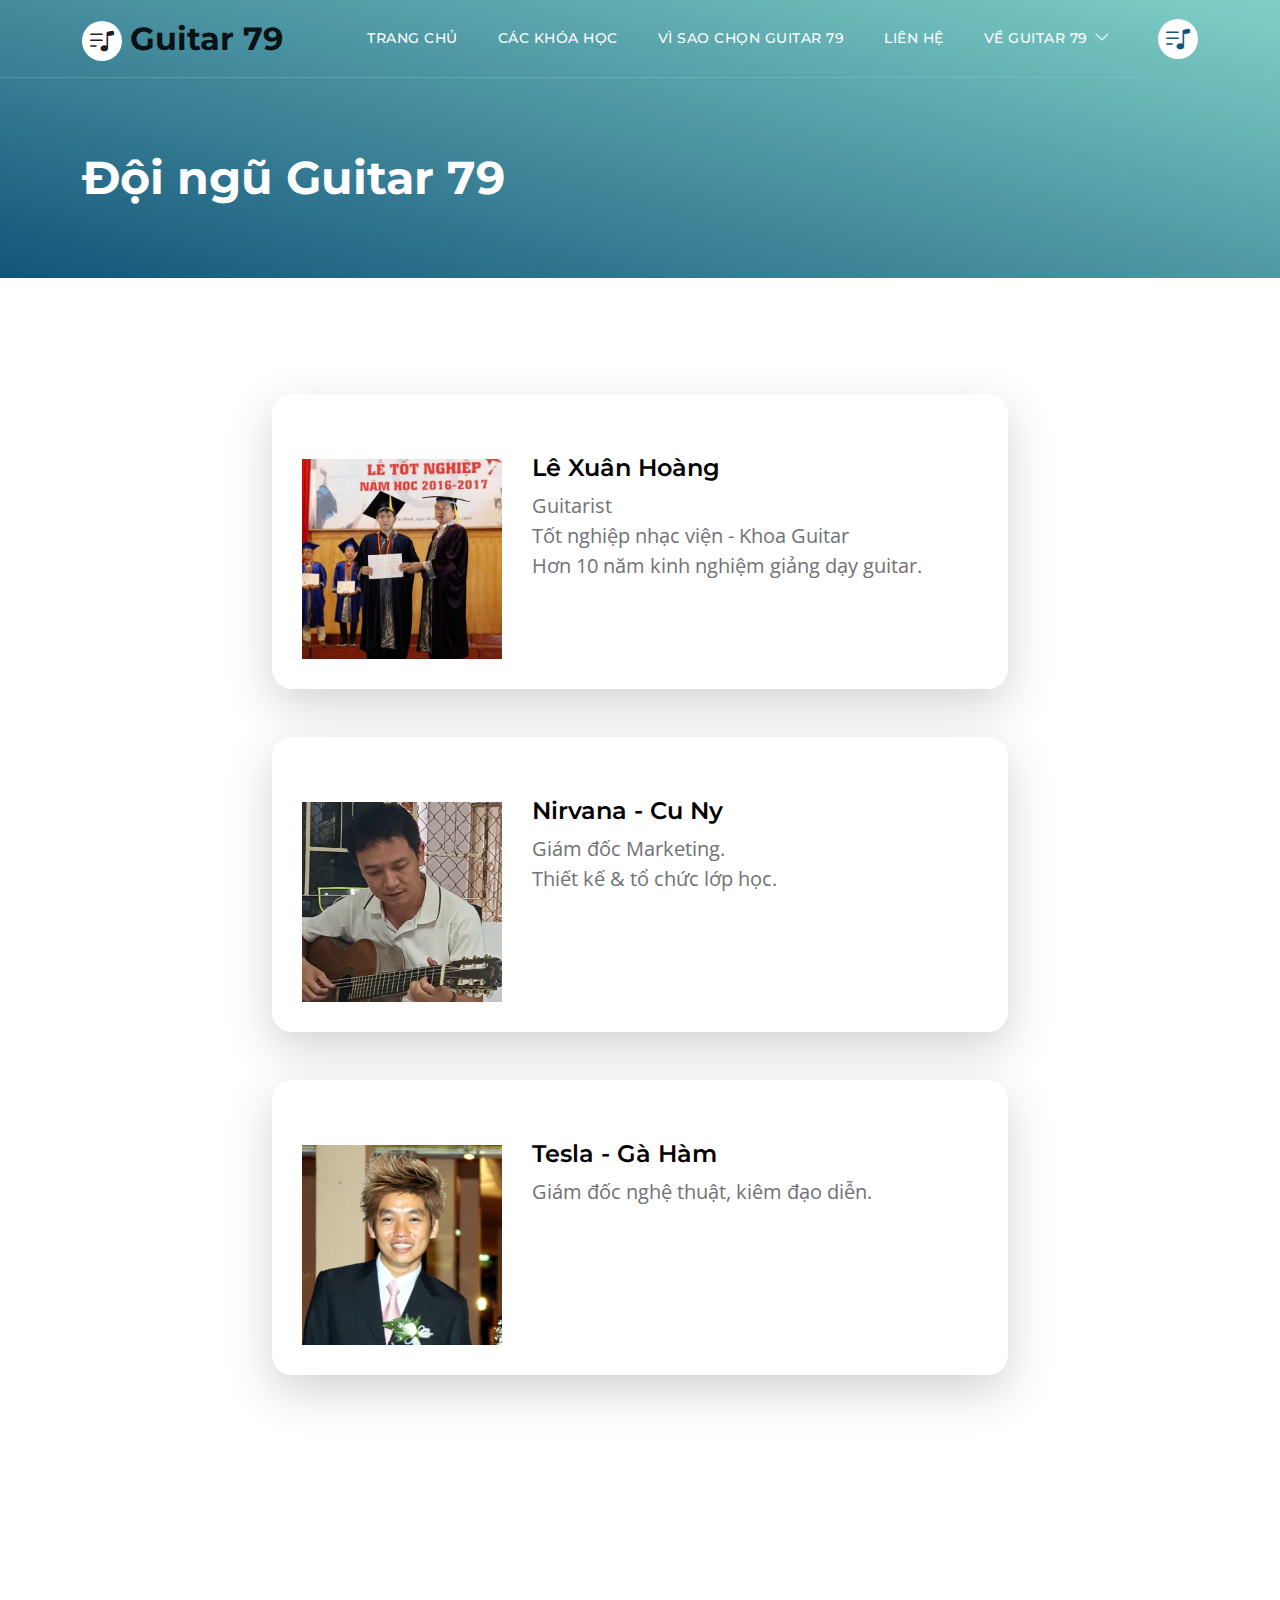
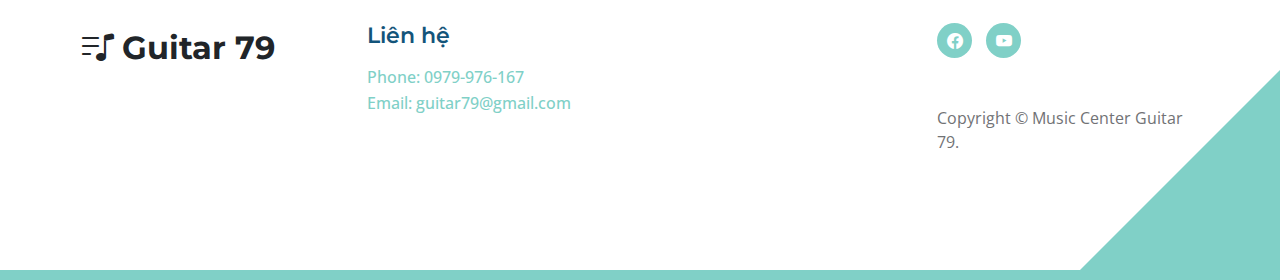
==== guitar79-team.html @ 0e435c40 "init site" ====
<!doctype html>
<html lang="en">
    <head>
        <meta charset="utf-8">
        <meta name="viewport" content="width=device-width, initial-scale=1">

        <meta name="description" content="">
        <meta name="author" content="">

        <title>Guitar 79 Team</title>

        <!-- CSS FILES -->        
        <link rel="preconnect" href="https://fonts.googleapis.com">
        
        <link rel="preconnect" href="https://fonts.gstatic.com" crossorigin>

        <link href="https://fonts.googleapis.com/css2?family=Montserrat:wght@500;600;700&family=Open+Sans&display=swap" rel="stylesheet">
                        
        <link href="css/bootstrap.min.css" rel="stylesheet">

        <link href="css/bootstrap-icons.css" rel="stylesheet">

        <link href="css/templatemo-topic-listing.css" rel="stylesheet">
<!--

TemplateMo 590 topic listing

https://templatemo.com/tm-590-topic-listing

-->
    </head>
    
    <body class="topics-listing-page" id="top">

        <main>

            <nav class="navbar navbar-expand-lg">
                <div class="container">
                    <a class="navbar-brand" href="index.html">
                        <i class="navbar-icon bi bi-music-note-list"></i>
                        <span>Guitar 79</span>
                    </a>

                    <div class="d-lg-none ms-auto me-4">
                        <a href="#top" class="navbar-icon bi bi-music-note-list smoothscroll"></a>
                    </div>
    
                    <button class="navbar-toggler" type="button" data-bs-toggle="collapse" data-bs-target="#navbarNav" aria-controls="navbarNav" aria-expanded="false" aria-label="Toggle navigation">
                        <span class="navbar-toggler-icon"></span>
                    </button>
    
                    <div class="collapse navbar-collapse" id="navbarNav">
                        <ul class="navbar-nav ms-lg-5 me-lg-auto">
                            <li class="nav-item">
                                <a class="nav-link click-scroll" href="index.html#section_1">Trang chủ</a>
                            </li>

                            <li class="nav-item">
                                <a class="nav-link click-scroll" href="index.html#section_2">Các khóa học</a>
                            </li>
    
                            <li class="nav-item">
                                <a class="nav-link click-scroll" href="index.html#section_3">Vì sao chọn Guitar 79</a>
                            </li>

                            <li class="nav-item">
                                <a class="nav-link click-scroll" href="index.html#section_4">Liên hệ</a>
                            </li>
    
                            <li class="nav-item dropdown">
                                <a class="nav-link dropdown-toggle" href="#" id="navbarLightDropdownMenuLink" role="button" data-bs-toggle="dropdown" aria-expanded="false">Về Guitar 79</a>

                                <ul class="dropdown-menu dropdown-menu-light" aria-labelledby="navbarLightDropdownMenuLink">
                                    <li><a class="dropdown-item" href="guitar79-team.html">Đội ngũ</a></li>

                                    <li><a class="dropdown-item" href="hinh-anh.html">Hình ảnh</a></li>
                                </ul>
                            </li>
                        </ul>

                        <div class="d-none d-lg-block">
                            <a href="#top" class="navbar-icon bi bi-music-note-list smoothscroll"></a>
                        </div>
                    </div>
                </div>
            </nav>


            <header class="site-header d-flex flex-column justify-content-center align-items-center">
                <div class="container">
                    <div class="row align-items-center">

                        <div class="col-lg-5 col-12">
                            <h2 class="text-white">Đội ngũ Guitar 79</h2>
                        </div>

                    </div>
                </div>
            </header>


            <section class="section-padding">
                <div class="container">
                    <div class="row">



                        <div class="col-lg-8 col-12 mt-3 mx-auto">
                            <div class="custom-block custom-block-topics-listing bg-white shadow-lg mb-5">
                                <div class="d-flex">
                                    <img src="images/le_xuan_hoang.jpg" class="custom-block-image img-fluid" alt="">

                                    <div class="custom-block-topics-listing-info d-flex">
                                        <div>
                                            <h5 class="mb-2">Lê Xuân Hoàng</h5>

                                            <p class="mb-0">Guitarist</p>
                                            <p class="mb-0">Tốt nghiệp nhạc viện - Khoa Guitar</p>
                                            <p class="mb-0">Hơn 10 năm kinh nghiệm giảng dạy guitar.</p>    
                                            
                                        </div>

                                        
                                    </div>
                                </div>
                            </div>

                            <div class="custom-block custom-block-topics-listing bg-white shadow-lg mb-5">
                                <div class="d-flex">
                                    <img src="images/nirvana_cu_ny.jpg" class="custom-block-image img-fluid" alt="">

                                    <div class="custom-block-topics-listing-info d-flex">
                                        <div>
                                            <h5 class="mb-2">Nirvana - Cu Ny</h5>

                                            <p class="mb-0">Giám đốc Marketing.</p>
                                            <p class="mb-0">Thiết kế & tổ chức lớp học.</p>                                     
                                            
                                        </div>

                                        
                                    </div>
                                </div>
                            </div>

                            <div class="custom-block custom-block-topics-listing bg-white shadow-lg mb-5">
                                <div class="d-flex">
                                    <img src="images/tesla_ga_ham.jpg" class="custom-block-image img-fluid" alt="">

                                    <div class="custom-block-topics-listing-info d-flex">
                                        <div>
                                            <h5 class="mb-2">Tesla - Gà Hàm</h5>

                                            <p class="mb-0">Giám đốc nghệ thuật, kiêm đạo diễn.</p>

                                        
                                        </div>

                                        
                                    </div>
                                </div>
                            </div>
                        </div>


                    </div>
                </div>
            </section>



        </main>

        <footer class="site-footer section-padding">
            <div class="container">
                <div class="row">
        
                    <div class="col-lg-3 col-12 mb-4 pb-2">
                        <a class="navbar-brand mb-2" href="index.html">
                            <i class="bi bi-music-note-list"></i>
                            <span>Guitar 79</span>
                        </a>
                    </div>
        
                    <div class="col-lg-3 col-md-4 col-6 mb-4 mb-lg-0">
                        <h6 class="site-footer-title mb-3">Liên hệ</h6>
        
                        <p class="text-white d-flex mb-1">
                            <a href="tel: 0979-976-167" class="site-footer-link">
                                Phone: 0979-976-167
                            </a>
                        </p>
        
                        <p class="text-white d-flex">
                            <a href="mailto:info@company.com" class="site-footer-link">
                                Email: guitar79@gmail.com
                            </a>
                        </p>
                    </div>
        
                    <div class="col-lg-3 col-md-4 col-12 mt-4 mt-lg-0 ms-auto">
                        <ul class="social-icon">
                            <li class="social-icon-item">
                                <a href="https://www.facebook.com/lehoangguitar?mibextid=ZbWKwL" class="social-icon-link bi-facebook"></a>
                            </li>
                            <li class="social-icon-item">
                                <a href="https://www.youtube.com/@lexuanhoangguitar79" class="social-icon-link bi-youtube"></a>
                            </li>
                        </ul>
                        <p class="copyright-text mt-lg-5 mt-4">Copyright © Music Center Guitar 79.
                        
                    </div>
        
                </div>
            </div>
        </footer>

        <!-- JAVASCRIPT FILES -->
        <script src="js/jquery.min.js"></script>
        <script src="js/bootstrap.bundle.min.js"></script>
        <script src="js/jquery.sticky.js"></script>
        <script src="js/custom.js"></script>

    </body>
</html>
---- css/templatemo-topic-listing.css ----
/*

TemplateMo 590 topic listing

https://templatemo.com/tm-590-topic-listing

*/

/*---------------------------------------
  CUSTOM PROPERTIES ( VARIABLES )             
-----------------------------------------*/
:root {
  --white-color:                  #ffffff;
  --primary-color:                #13547a;
  --secondary-color:              #80d0c7;
  --section-bg-color:             #f0f8ff;
  --custom-btn-bg-color:          #80d0c7;
  --custom-btn-bg-hover-color:    #13547a;
  --dark-color:                   #000000;
  --p-color:                      #717275;
  --border-color:                 #7fffd4;
  --link-hover-color:             #13547a;

  --body-font-family:             'Open Sans', sans-serif;
  --title-font-family:            'Montserrat', sans-serif;

  --h1-font-size:                 58px;
  --h2-font-size:                 46px;
  --h3-font-size:                 32px;
  --h4-font-size:                 28px;
  --h5-font-size:                 24px;
  --h6-font-size:                 22px;
  --p-font-size:                  20px;
  --menu-font-size:               14px;
  --btn-font-size:                18px;
  --copyright-font-size:          16px;

  --border-radius-large:          100px;
  --border-radius-medium:         20px;
  --border-radius-small:          10px;

  --font-weight-normal:           400;
  --font-weight-medium:           500;
  --font-weight-semibold:         600;
  --font-weight-bold:             700;
}

body {
  background-color: var(--white-color);
  font-family: var(--body-font-family); 
}


/*---------------------------------------
  TYPOGRAPHY               
-----------------------------------------*/

h2,
h3,
h4,
h5,
h6 {
  color: var(--dark-color);
}

h1,
h2,
h3,
h4,
h5,
h6 {
  font-family: var(--title-font-family); 
  font-weight: var(--font-weight-semibold);
}

h1 {
  font-size: var(--h1-font-size);
  font-weight: var(--font-weight-bold);
}

h2 {
  font-size: var(--h2-font-size);
  font-weight: var(--font-weight-bold);
}

h3 {
  font-size: var(--h3-font-size);
}

h4 {
  font-size: var(--h4-font-size);
}

h5 {
  font-size: var(--h5-font-size);
}

h6 {
  color: var(--primary-color);
  font-size: var(--h6-font-size);
}

p {
  color: var(--p-color);
  font-size: var(--p-font-size);
  font-weight: var(--font-weight-normal);
}

ul li {
  color: var(--p-color);
  font-size: var(--p-font-size);
  font-weight: var(--font-weight-normal);
}

a, 
button {
  touch-action: manipulation;
  transition: all 0.3s;
}

a {
  display: inline-block;
  color: var(--primary-color);
  text-decoration: none;
}

a:hover {
  color: var(--link-hover-color);
}

b,
strong {
  font-weight: var(--font-weight-bold);
}


/*---------------------------------------
  SECTION               
-----------------------------------------*/
.section-padding {
  padding-top: 100px;
  padding-bottom: 100px;
}

.section-bg {
  background-color: var(--section-bg-color);
}

.section-overlay {
  background-image: linear-gradient(15deg, #13547a 0%, #80d0c7 100%);
  position: absolute;
  top: 0;
  left: 0;
  pointer-events: none;
  width: 100%;
  height: 100%;
  opacity: 0.85;
}

.section-overlay + .container {
  position: relative;
}

.tab-content {
  background-color: var(--white-color);
  border-radius: var(--border-radius-medium);
}

.nav-tabs {
  border-bottom: 1px solid #ecf3f2;
  margin-bottom: 40px;
  justify-content: center;
}

.nav-tabs .nav-link {
  border-radius: 0;
  border-top: 0;
  border-right: 0;
  border-left: 0;
  color: var(--p-color);
  font-family: var(--title-font-family);
  font-size: var(--btn-font-size);
  font-weight: var(--font-weight-medium);
  padding: 15px 25px;
  transition: all 0.3s;
}

.nav-tabs .nav-link:first-child {
  margin-right: 20px;
}

.nav-tabs .nav-item.show .nav-link, 
.nav-tabs .nav-link.active,
.nav-tabs .nav-link:focus, 
.nav-tabs .nav-link:hover {
  border-bottom-color: var(--primary-color);
  color: var(--primary-color);
}


/*---------------------------------------
  CUSTOM ICON COLOR               
-----------------------------------------*/
.custom-icon {
  color: var(--secondary-color);
}


/*---------------------------------------
  CUSTOM BUTTON               
-----------------------------------------*/
.custom-btn {
  background: var(--custom-btn-bg-color);
  border: 2px solid transparent;
  border-radius: var(--border-radius-large);
  color: var(--white-color);
  font-size: var(--btn-font-size);
  font-weight: var(--font-weight-semibold);
  line-height: normal;
  transition: all 0.3s;
  padding: 10px 20px;
}

.custom-btn:hover {
  background: var(--custom-btn-bg-hover-color);
  color: var(--white-color);
}

.custom-border-btn {
  background: transparent;
  border: 2px solid var(--custom-btn-bg-color);
  color: var(--custom-btn-bg-color);
}

.custom-border-btn:hover {
  background: var(--custom-btn-bg-color);
  border-color: transparent;
  color: var(--white-color);
}

.custom-btn-bg-white {
  border-color: var(--white-color);
  color: var(--white-color);
}


/*---------------------------------------
  SITE HEADER              
-----------------------------------------*/
.site-header {
  background-image: linear-gradient(15deg, #13547a 0%, #80d0c7 100%);
  padding-top: 150px;
  padding-bottom: 80px;
}

.site-header .container {
  height: 100%;
}

.breadcrumb-item+.breadcrumb-item::before,
.breadcrumb-item a:hover,
.breadcrumb-item.active {
  color: var(--white-color);
}

.site-header .custom-icon {
  color: var(--white-color);
  font-size: var(--h4-font-size);
}

.site-header .custom-icon:hover {
  color: var(--secondary-color);
}


/*---------------------------------------
  NAVIGATION              
-----------------------------------------*/
.sticky-wrapper {
  position: absolute;
  top: 0;
  right: 0;
  left: 0;
}

.sticky-wrapper.is-sticky .navbar {
  background-color: var(--secondary-color);
}

.navbar {
  background: transparent;
  border-bottom: 1px solid rgba(128, 208, 199, 0.35);
  z-index: 9;
}

.navbar-brand,
.navbar-brand:hover {
  font-size: var(--h3-font-size);
  font-weight: var(--font-weight-bold);
  display: block;
}

.navbar-brand span {
  font-family: var(--title-font-family);
}

.navbar-expand-lg .navbar-nav .nav-link {
  border-radius: var(--border-radius-large);
  margin: 10px;
  padding: 10px;
}

.navbar-nav .nav-link {
  display: inline-block;
  color: var(--white-color);
  font-family: var(--title-font-family); 
  font-size: var(--menu-font-size);
  font-weight: var(--font-weight-medium);
  text-transform: uppercase;
  letter-spacing: 0.5px;
  position: relative;
  padding-top: 15px;
  padding-bottom: 15px;
}

.navbar-nav .nav-link.active, 
.navbar-nav .nav-link:hover {
  color: var(--primary-color);
}

.navbar .dropdown-menu {
  background: var(--white-color);
  box-shadow: 0 1rem 3rem rgba(0,0,0,.175);
  border: 0;
  display: inherit;
  opacity: 0;
  min-width: 9rem;
  margin-top: 20px;
  padding: 13px 0 10px 0;
  transition: all 0.3s;
  pointer-events: none;
}

.navbar .dropdown-menu::before {
  content: "";
  width: 0;
  height: 0;
  border-left: 20px solid transparent;
  border-right: 20px solid transparent;
  border-bottom: 15px solid var(--white-color);
  position: absolute;
  top: -10px;
  left: 10px;
}

.navbar .dropdown-item {
  display: inline-block;
  color: var(--p-bg-color);
  font-family: var(--title-font-family); 
  font-size: var(--menu-font-size);
  font-weight: var(--font-weight-medium);
  text-transform: uppercase;
  letter-spacing: 0.5px;
  position: relative;
}

.navbar .dropdown-item.active, 
.navbar .dropdown-item:active,
.navbar .dropdown-item:focus, 
.navbar .dropdown-item:hover {
  background: transparent;
  color: var(--primary-color);
}

.navbar .dropdown-toggle::after {
  content: "\f282";
  display: inline-block;
  font-family: bootstrap-icons !important;
  font-size: var(--copyright-font-size);
  font-style: normal;
  font-weight: normal !important;
  font-variant: normal;
  text-transform: none;
  line-height: 1;
  vertical-align: -.125em;
  -webkit-font-smoothing: antialiased;
  -moz-osx-font-smoothing: grayscale;
  position: relative;
  left: 2px;
  border: 0;
}

@media screen and (min-width: 992px) {
  .navbar .dropdown:hover .dropdown-menu {
    opacity: 1;
    margin-top: 0;
    pointer-events: auto;
  }
}

.navbar-icon {
  background: var(--white-color);
  border-radius: var(--border-radius-large);
  display: inline-block;
  font-size: var(--h5-font-size);
  width: 40px;
  height: 40px;
  line-height: 40px;
  text-align: center;
  transition: all 0.3s ease;
}

.navbar-icon:hover {
  background: var(--primary-color);
  color: var(--white-color);
}

.navbar-toggler {
  border: 0;
  padding: 0;
  cursor: pointer;
  margin: 0;
  width: 30px;
  height: 35px;
  outline: none;
}

.navbar-toggler:focus {
  outline: none;
  box-shadow: none;
}

.navbar-toggler[aria-expanded="true"] .navbar-toggler-icon {
  background: transparent;
}

.navbar-toggler[aria-expanded="true"] .navbar-toggler-icon:before,
.navbar-toggler[aria-expanded="true"] .navbar-toggler-icon:after {
  transition: top 300ms 50ms ease, -webkit-transform 300ms 350ms ease;
  transition: top 300ms 50ms ease, transform 300ms 350ms ease;
  transition: top 300ms 50ms ease, transform 300ms 350ms ease, -webkit-transform 300ms 350ms ease;
  top: 0;
}

.navbar-toggler[aria-expanded="true"] .navbar-toggler-icon:before {
  transform: rotate(45deg);
}

.navbar-toggler[aria-expanded="true"] .navbar-toggler-icon:after {
  transform: rotate(-45deg);
}

.navbar-toggler .navbar-toggler-icon {
  background: var(--white-color);
  transition: background 10ms 300ms ease;
  display: block;
  width: 30px;
  height: 2px;
  position: relative;
}

.navbar-toggler .navbar-toggler-icon:before,
.navbar-toggler .navbar-toggler-icon:after {
  transition: top 300ms 350ms ease, -webkit-transform 300ms 50ms ease;
  transition: top 300ms 350ms ease, transform 300ms 50ms ease;
  transition: top 300ms 350ms ease, transform 300ms 50ms ease, -webkit-transform 300ms 50ms ease;
  position: absolute;
  right: 0;
  left: 0;
  background: var(--white-color);
  width: 30px;
  height: 2px;
  content: '';
}

.navbar-toggler .navbar-toggler-icon::before {
  top: -8px;
}

.navbar-toggler .navbar-toggler-icon::after {
  top: 8px;
}


/*---------------------------------------
  HERO        
-----------------------------------------*/
.hero-section {
  background-image: linear-gradient(15deg, #13547a 0%, #80d0c7 100%);
  position: relative;
  overflow: hidden;
  padding-top: 150px;
  padding-bottom: 150px;
}

.hero-section .input-group {
  background-color: var(--white-color);
  border-radius: var(--border-radius-large);
  padding: 10px 15px;
}

.hero-section .input-group-text {
  background-color: transparent;
  border: 0;
}

.hero-section input[type="search"] {
  border: 0;
  box-shadow: none;
  margin-bottom: 0;
  padding-left: 0;
}

.hero-section button[type="submit"] {
  background-color: var(--primary-color);
  border: 0;
  border-radius: var(--border-radius-large) !important;
  color: var(--white-color);
  max-width: 150px;
}


/*---------------------------------------
  TOPICS              
-----------------------------------------*/
.featured-section {
  background-color: var(--secondary-color);
  border-radius: 0 0 100px 100px;
  padding-bottom: 100px;
}

.featured-section .row {
  position: relative;
  bottom: 100px;
  margin-bottom: -100px;
}

.custom-block {
  border-radius: var(--border-radius-medium);
  position: relative;
  overflow: hidden;
  padding: 30px;
  transition: all 0.3s ease;
  height: 100%;
}

.custom-block:hover {
  background-color: var(--secondary-color);
  transform: translateY(-3px);
}

.custom-block > a {
  width: 100%;
}

.custom-block-image {
  display: block;
  width: 100%;
  height: 200px;
  object-fit: cover;
  margin-top: 35px;
}

.custom-block .rounded-pill {
  border-radius: 5px !important;
  display: flex;
  justify-content: center;
  text-align: center;
  width: 30px;
  height: 30px;
  line-height: 20px;
}

.custom-block-overlay {
  height: 100%;
  min-height: 350px;
  padding: 0;
}

.custom-block-overlay > a {
  height: 100%;
}

.custom-block-overlay .custom-block-image {
  border-radius: var(--border-radius-medium);
  display: block;
  height: 100%;
  margin-top: 0;
}

.custom-block-overlay-text {
  position: absolute;
  z-index: 2;
  top: 0;
  right: 0;
  left: 0;
  padding: 30px;
}

.social-share {
  position: absolute;
  bottom: 0;
  right: 0;
  left: 0;
  z-index: 2;
  padding: 20px 35px;
}

.social-share .bi-bookmark {
  color: var(--white-color);
  font-size: var(--h5-font-size);
}

.social-share .bi-bookmark:hover {
  color: var(--secondary-color);
}

.bg-design {
  background-color: #00B0FF;
}

.bg-graphic {
  background-color: #00BFA6;
}

.bg-advertising {
  background-color: #F50057;
}

.bg-finance {
  background-color: #536DFE;
}

.bg-music {
  background-color: #F9A826;
}

.bg-education {
  background-color: #00BFA6;
}


/*---------------------------------------
  TOPICS               
-----------------------------------------*/
.topics-detail-block {
  border-radius: var(--border-radius-medium);
  position: relative;
  overflow: hidden;
}

.topics-detail-block-image {
  display: block;
  border-radius: var(--border-radius-medium);
}

blockquote {
  background-color: var(--section-bg-color);
  border-radius: var(--border-radius-small);
  font-family: var(--title-font-family);
  font-size: var(--h4-font-size);
  font-weight: var(--font-weight-bold);
  display: inline-block;
  text-align: center;
  margin: 30px;
  padding: 40px;
}

.topics-listing-page .site-header {
  padding-bottom: 65px;
}

.custom-block-topics-listing-info {
  margin: 30px 20px 20px 30px;
}

.custom-block-topics-listing {
  height: inherit;
}

.custom-block-topics-listing .custom-block-image {
  width: 200px;
}


/*---------------------------------------
  PAGINATION              
-----------------------------------------*/
.pagination {
  margin-top: 40px;
}

.page-link {
  border: 0;
  border-radius: var(--border-radius-small);
  color: var(--p-color);
  font-family: var(--title-font-family);
  margin: 0 5px;
  padding: 10px 20px;
}

.page-link:hover,
.page-item:first-child .page-link:hover,
.page-item:last-child .page-link:hover {
  background-color: var(--secondary-color);
  color: var(--white-color);
}

.page-item:first-child .page-link {
  margin-right: 10px;
}

.page-item:first-child .page-link,
.page-item:last-child .page-link {
  background-color: var(--section-bg-color);
  border-radius: var(--border-radius-small);
}

.active>.page-link, .page-link.active {
  background-color: var(--secondary-color);
  border-color: var(--secondary-color);
}


/*---------------------------------------
  TIMELINE              
-----------------------------------------*/
.timeline-section {
  background-image: url('../images/g-101.jpg');
  background-repeat: no-repeat;
  background-position: center;
  background-size: cover;
  position: relative;
}

.timeline-container .vertical-scrollable-timeline {
  list-style-type: none;
  position: relative;
  padding-left: 0;
}

.timeline-container .vertical-scrollable-timeline .list-progress {
  width: 8px;
  height: 87%;
  background-color: var(--primary-color);
  position: absolute;
  left: 52px;
  top: 0;
  overflow: hidden;
}

.timeline-container .vertical-scrollable-timeline .list-progress .inner {
  position: absolute;
  right: 0;
  bottom: 0;
  height: 100%;
  background-color: var(--secondary-color);
  width: 100%;
}

.timeline-container .vertical-scrollable-timeline li {
  position: relative;
  padding: 20px 0px 65px 145px;
}

.timeline-container .vertical-scrollable-timeline li:last-child {
  padding-bottom: 0;
}

.timeline-container .vertical-scrollable-timeline li p {
  line-height: 40px;
}

.timeline-container .vertical-scrollable-timeline li p:last-child {
  margin-bottom: 0;
}

.timeline-container .vertical-scrollable-timeline li .icon-holder {
  position: absolute;
  left: 0;
  top: 0;
  width: 104px;
  height: 104px;
  display: flex;
  justify-content: center;
  align-items: center;
  background-color: var(--secondary-color);
  border-radius: 50%;
  z-index: 1;
  transition: 0.4s all;
}

.timeline-container .vertical-scrollable-timeline li .icon-holder::before {
  content: "";
  width: 80px;
  height: 80px;
  border: 4px solid #fff;
  position: absolute;
  background-color: var(--secondary-color);
  border-radius: 50%;
  z-index: -1;
  transition: 0.4s all;
}

.timeline-container .vertical-scrollable-timeline li .icon-holder i {
  font-size: 25px;
  color: var(--white-color);
}

.timeline-container .vertical-scrollable-timeline li::before {
  content: "";
  position: absolute;
  height: 100%;
  width: 8px;
  background-color: transparent;
  left: 52px;
  z-index: 0;
}

.timeline-container .vertical-scrollable-timeline li.active .icon-holder {
  background-color: var(--primary-color);
}

.timeline-container .vertical-scrollable-timeline li.active .icon-holder::before {
  background-color: var(--primary-color);
}


/*---------------------------------------
  FAQs              
-----------------------------------------*/
.faq-section .accordion-item {
  border: 0;
}

.faq-section .accordion-button {
  font-size: var(--h6-font-size);
  font-weight: var(--font-weight-semibold);
}

.faq-section .accordion-item:first-of-type .accordion-button {
  border-radius: var(--border-radius-large);
}

.faq-section .accordion-button:not(.collapsed) {
  border-radius: var(--border-radius-large);
  box-shadow: none;
  color: var(--primary-color);
}

.faq-section .accordion-body {
  color: var(--p-color);
  font-size: var(--btn-font-size);
  line-height: 40px;
}

/*---------------------------------------
  NEWSLETTER               
-----------------------------------------*/
.newsletter-image {
  border-radius: var(--border-radius-medium);
}


/*---------------------------------------
  CONTACT               
-----------------------------------------*/
.google-map {
  border-radius: var(--border-radius-medium);
}

.contact-form .form-floating>textarea {
  border-radius: var(--border-radius-medium);
  height: 150px;
}


/*---------------------------------------
  SUBSCRIBE FORM               
-----------------------------------------*/
.subscribe-form-wrap {
  padding: 50px;
}

.subscribe-form {
  width: 95%;
}


/*---------------------------------------
  CUSTOM FORM               
-----------------------------------------*/
.custom-form .form-control {
  border-radius: var(--border-radius-large);
  color: var(--p-color);
  margin-bottom: 24px;
  padding-top: 13px;
  padding-bottom: 13px;
  padding-left: 20px;
  outline: none;
}

.form-floating>label {
  padding-left: 20px;
}

.custom-form button[type="submit"] {
  background: var(--custom-btn-bg-color);
  border: none;
  border-radius: var(--border-radius-large);
  color: var(--white-color);
  font-family: var(--title-font-family);
  font-size: var(--p-font-size);
  font-weight: var(--font-weight-semibold);
  transition: all 0.3s;
  margin-bottom: 0;
}

.custom-form button[type="submit"]:hover,
.custom-form button[type="submit"]:focus {
  background: var(--custom-btn-bg-hover-color);
  border-color: transparent;
}


/*---------------------------------------
  SITE FOOTER              
-----------------------------------------*/
.site-footer {
  border-bottom: 10px solid var(--secondary-color);
  position: relative;
}

.site-footer::after {
  content: "";
  position: absolute;
  bottom: 0;
  right: 0;
  width: 0;
  height: 0;
  border-style: solid;
  border-width: 0 0 200px 200px;
  border-color: transparent transparent var(--secondary-color) transparent;
  pointer-events: none;
}

.site-footer-title {
  color: var(--primary-color); 
}

.site-footer .dropdown-menu {
  padding: 0;
}

.site-footer .dropdown-item {
  color: var(--p-color);
  font-size: var(--menu-font-size);
  font-weight: var(--font-weight-medium);
  padding: 4px 18px;
}

.site-footer .dropdown-item:hover {
  background-color: transparent;
  color: var(--primary-color);
}

.site-footer .dropdown-menu li:first-child .dropdown-item {
  padding-top: 10px;
}

.site-footer .dropdown-menu li:last-child .dropdown-item {
  padding-bottom: 12px;
}

.site-footer .dropdown-toggle {
  background-color: var(--secondary-color);
  border-color: var(--white-color);
}

.site-footer .dropdown-toggle:hover {
  background-color: var(--primary-color);
  border-color: transparent;
}

.site-footer-links {
  padding-left: 0;
}

.site-footer-link-item {
  display: block;
  list-style: none;
  line-height: normal;
}

.site-footer-link {
  color: var(--secondary-color);
  font-size: var(--copyright-font-size);
  font-weight: var(--font-weight-medium);
  line-height: normal;
}

.copyright-text {
  font-size: var(--copyright-font-size);
}


/*---------------------------------------
  SOCIAL ICON               
-----------------------------------------*/
.social-icon {
  margin: 0;
  padding: 0;
}

.social-icon-item {
  list-style: none;
  display: inline-block;
  vertical-align: top;
}

.social-icon-link {
  background: var(--secondary-color);
  border-radius: var(--border-radius-large);
  color: var(--white-color);
  font-size: var(--copyright-font-size);
  display: block;
  margin-right: 10px;
  text-align: center;
  width: 35px;
  height: 35px;
  line-height: 36px;
  transition: background 0.2s, color 0.2s;
}

.social-icon-link:hover {
  background: var(--primary-color);
  color: var(--white-color);
}


/*---------------------------------------
  RESPONSIVE STYLES               
-----------------------------------------*/
@media screen and (max-width: 991px) {
  h1 {
    font-size: 48px;
  }

  h2 {
    font-size: 36px;
  }

  h3 {
    font-size: 32px;
  }

  h4 {
    font-size: 28px;
  }

  h5 {
    font-size: 20px;
  }

  h6 {
    font-size: 18px;
  }

  .section-padding {
    padding-top: 50px;
    padding-bottom: 50px;
  }
  
  .navbar {
    background-color: var(--secondary-color);
  }

  .navbar-nav .dropdown-menu {
    position: relative;
    left: 10px;
    opacity: 1;
    pointer-events: auto;
    max-width: 155px;
    margin-top: 10px;
    margin-bottom: 15px;
  }

  .navbar-expand-lg .navbar-nav {
    padding-bottom: 20px;
  }

  .navbar-expand-lg .navbar-nav .nav-link {
    padding: 0;
  }

  .nav-tabs .nav-link:first-child {
    margin-right: 5px;
  }

  .nav-tabs .nav-link {
    font-size: var(--copyright-font-size);
    padding: 10px;
  }

  .featured-section {
    border-radius: 0 0 80px 80px;
    padding-bottom: 50px;
  }

  .custom-block-topics-listing .custom-block-image {
    width: auto;
  }

  .custom-block-topics-listing > .d-flex,
  .custom-block-topics-listing-info,
  .custom-block-topics-listing a {
    flex-direction: column;
  }

  .timeline-container .vertical-scrollable-timeline .list-progress {
    height: 75%;
  }

  .timeline-container .vertical-scrollable-timeline li {
    padding-left: 135px;
  }

  .subscribe-form-wrap {
    padding-top: 30px;
    padding-bottom: 0;
  }
}

@media screen and (max-width: 480px) {
  h1 {
    font-size: 36px;
  }

  h2 {
    font-size: 28px;
  }

  h3 {
    font-size: 26px;
  }

  h4 {
    font-size: 22px;
  }

  h5 {
    font-size: 20px;
  }
}
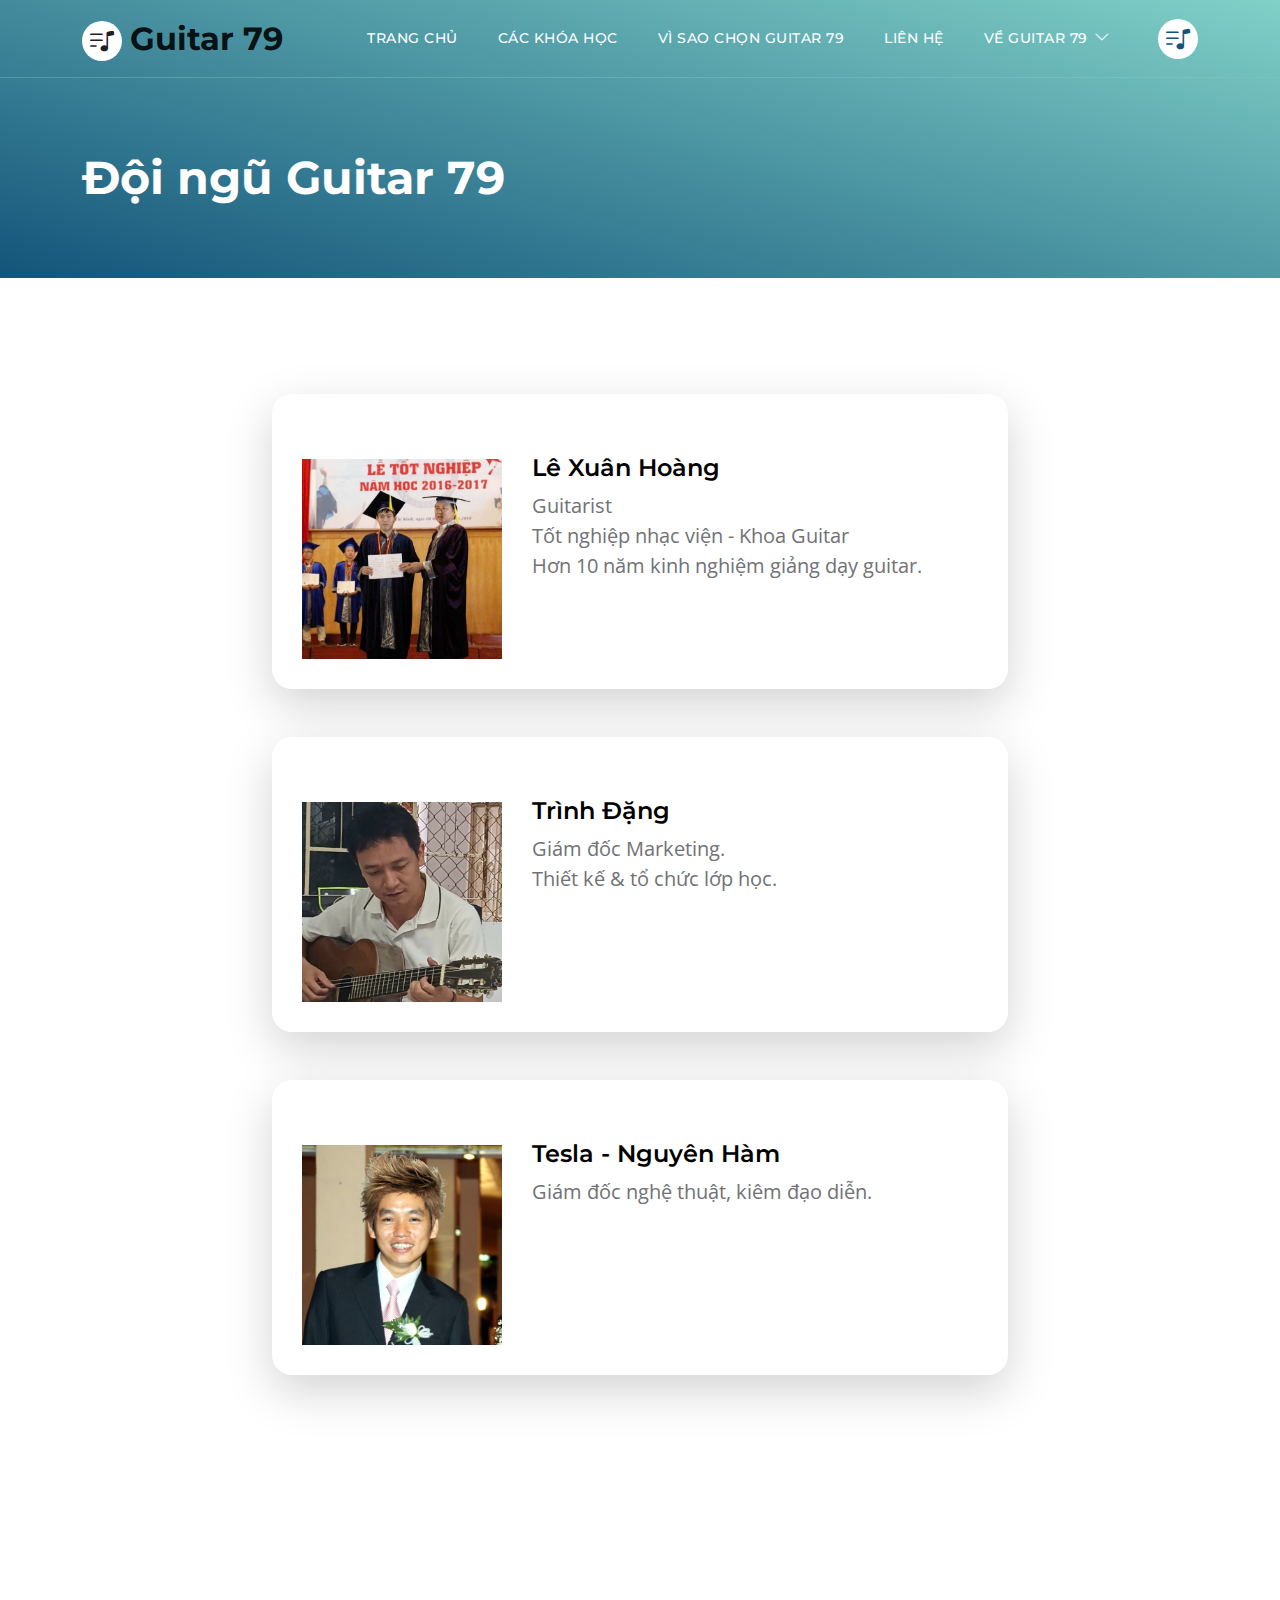
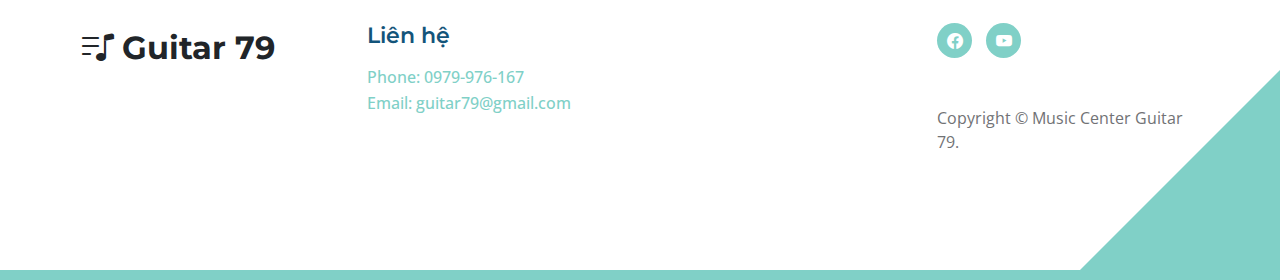
==== commit 31ff1427: "Update team name" ====
--- a/guitar79-team.html
+++ b/guitar79-team.html
@@ -131,7 +131,7 @@
 
                                     <div class="custom-block-topics-listing-info d-flex">
                                         <div>
-                                            <h5 class="mb-2">Nirvana - Cu Ny</h5>
+                                            <h5 class="mb-2">Trình Đặng</h5>
 
                                             <p class="mb-0">Giám đốc Marketing.</p>
                                             <p class="mb-0">Thiết kế & tổ chức lớp học.</p>                                     
@@ -149,7 +149,7 @@
 
                                     <div class="custom-block-topics-listing-info d-flex">
                                         <div>
-                                            <h5 class="mb-2">Tesla - Gà Hàm</h5>
+                                            <h5 class="mb-2">Tesla - Nguyên Hàm</h5>
 
                                             <p class="mb-0">Giám đốc nghệ thuật, kiêm đạo diễn.</p>
 
@@ -222,4 +222,4 @@
         <script src="js/custom.js"></script>
 
     </body>
-</html>+</html>
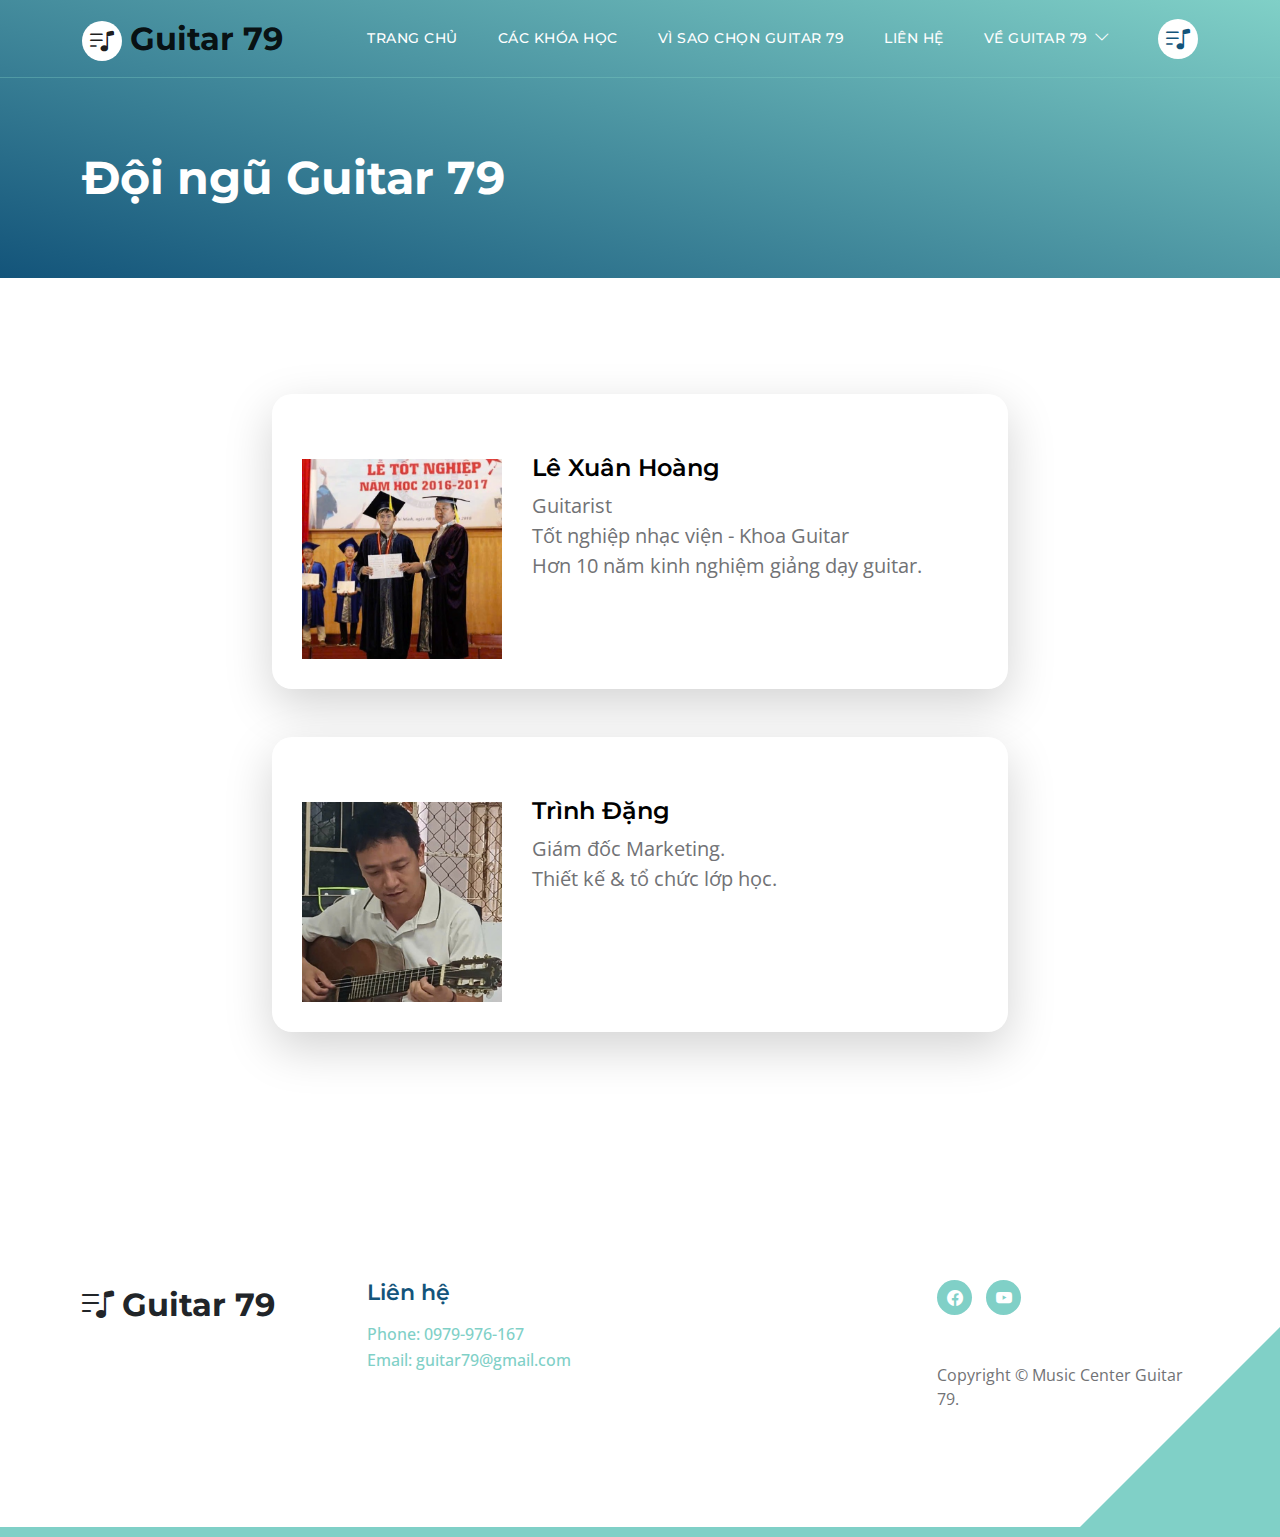
==== commit 6cb05f1f: "delete image tesla" ====
--- a/guitar79-team.html
+++ b/guitar79-team.html
@@ -142,18 +142,7 @@
                                     </div>
                                 </div>
                             </div>
-
-                            <div class="custom-block custom-block-topics-listing bg-white shadow-lg mb-5">
-                                <div class="d-flex">
-                                    <img src="images/tesla_ga_ham.jpg" class="custom-block-image img-fluid" alt="">
-
-                                    <div class="custom-block-topics-listing-info d-flex">
-                                        <div>
-                                            <h5 class="mb-2">Tesla - Nguyên Hàm</h5>
-
-                                            <p class="mb-0">Giám đốc nghệ thuật, kiêm đạo diễn.</p>
-
-                                        
+                                       
                                         </div>
 
                                         
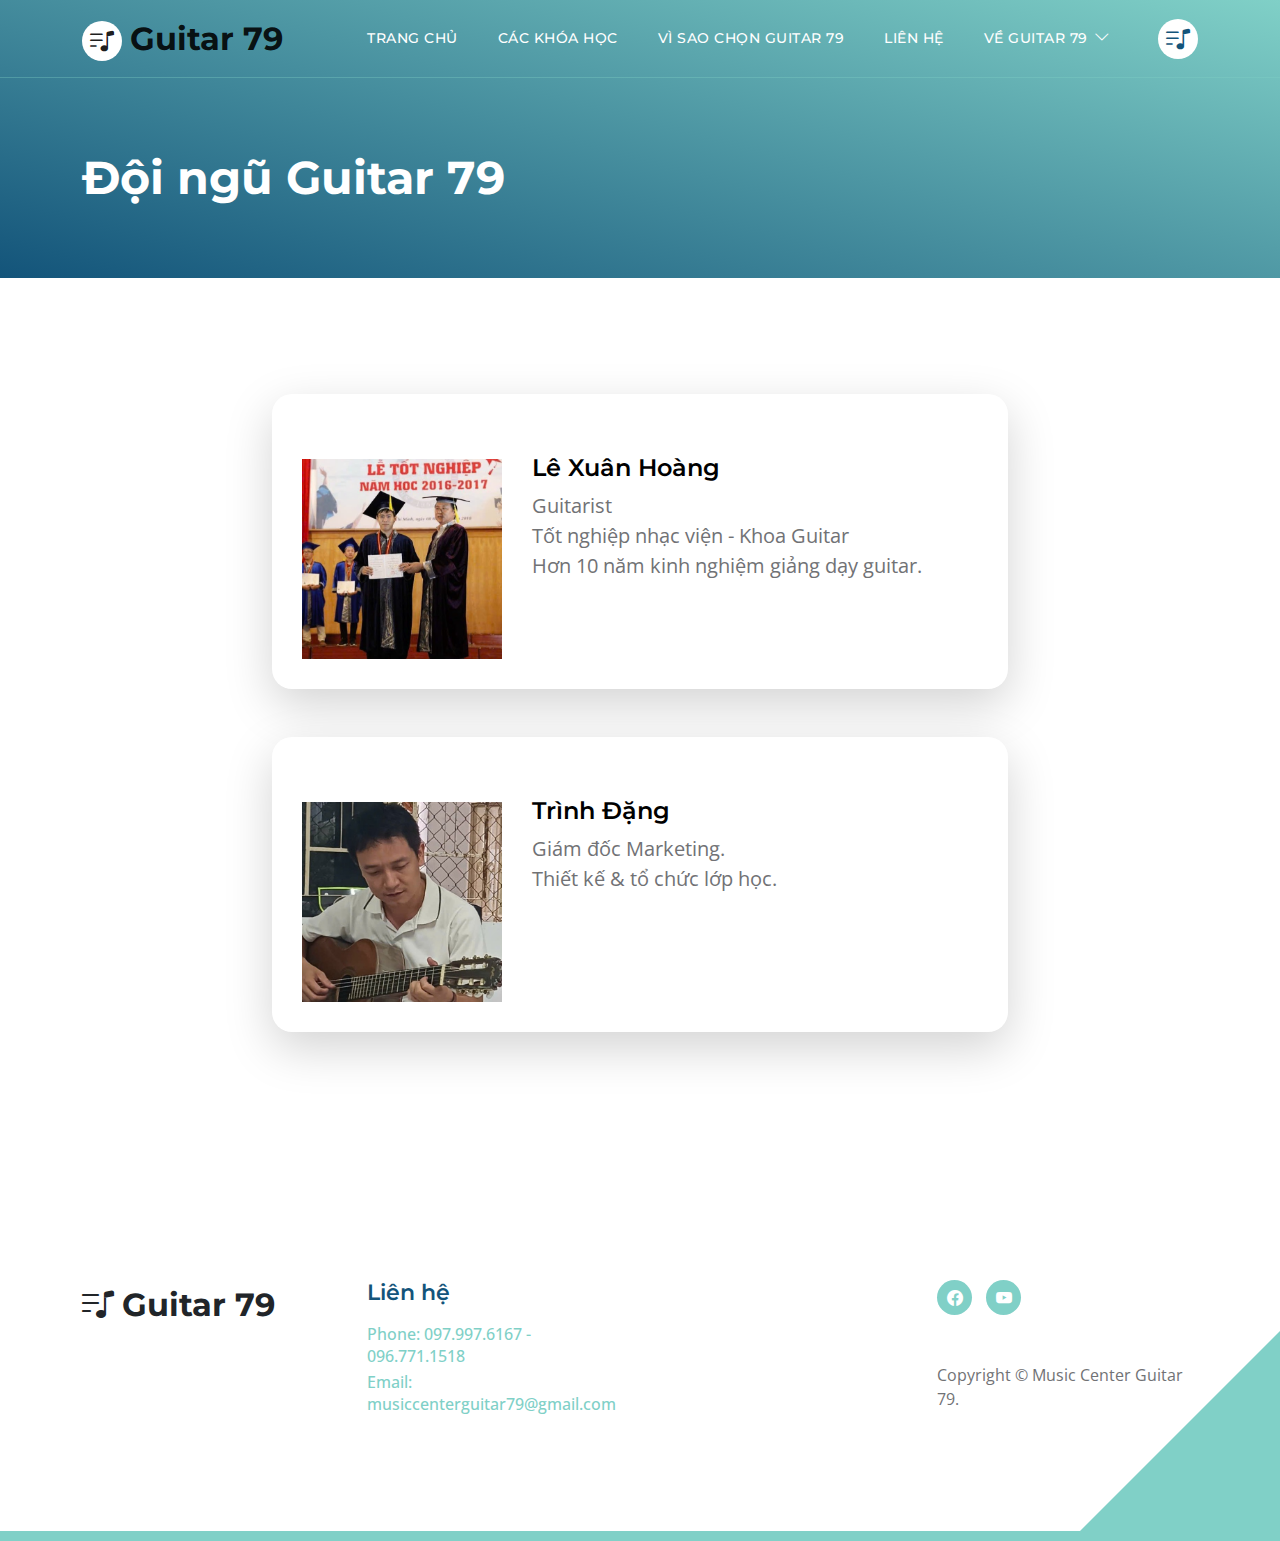
==== commit 342eeca6: "Update link youtube" ====
--- a/guitar79-team.html
+++ b/guitar79-team.html
@@ -176,13 +176,13 @@
         
                         <p class="text-white d-flex mb-1">
                             <a href="tel: 0979-976-167" class="site-footer-link">
-                                Phone: 0979-976-167
+                                Phone: 097.997.6167 - 096.771.1518
                             </a>
                         </p>
         
                         <p class="text-white d-flex">
-                            <a href="mailto:info@company.com" class="site-footer-link">
-                                Email: guitar79@gmail.com
+                            <a href="mailto:musiccenterguitar79@gmail.com" class="site-footer-link">
+                                Email: musiccenterguitar79@gmail.com
                             </a>
                         </p>
                     </div>
@@ -193,7 +193,7 @@
                                 <a href="https://www.facebook.com/lehoangguitar?mibextid=ZbWKwL" class="social-icon-link bi-facebook"></a>
                             </li>
                             <li class="social-icon-item">
-                                <a href="https://www.youtube.com/@lexuanhoangguitar79" class="social-icon-link bi-youtube"></a>
+                                <a href="https://www.youtube.com/@lexuanhoang144" class="social-icon-link bi-youtube"></a>
                             </li>
                         </ul>
                         <p class="copyright-text mt-lg-5 mt-4">Copyright © Music Center Guitar 79.
